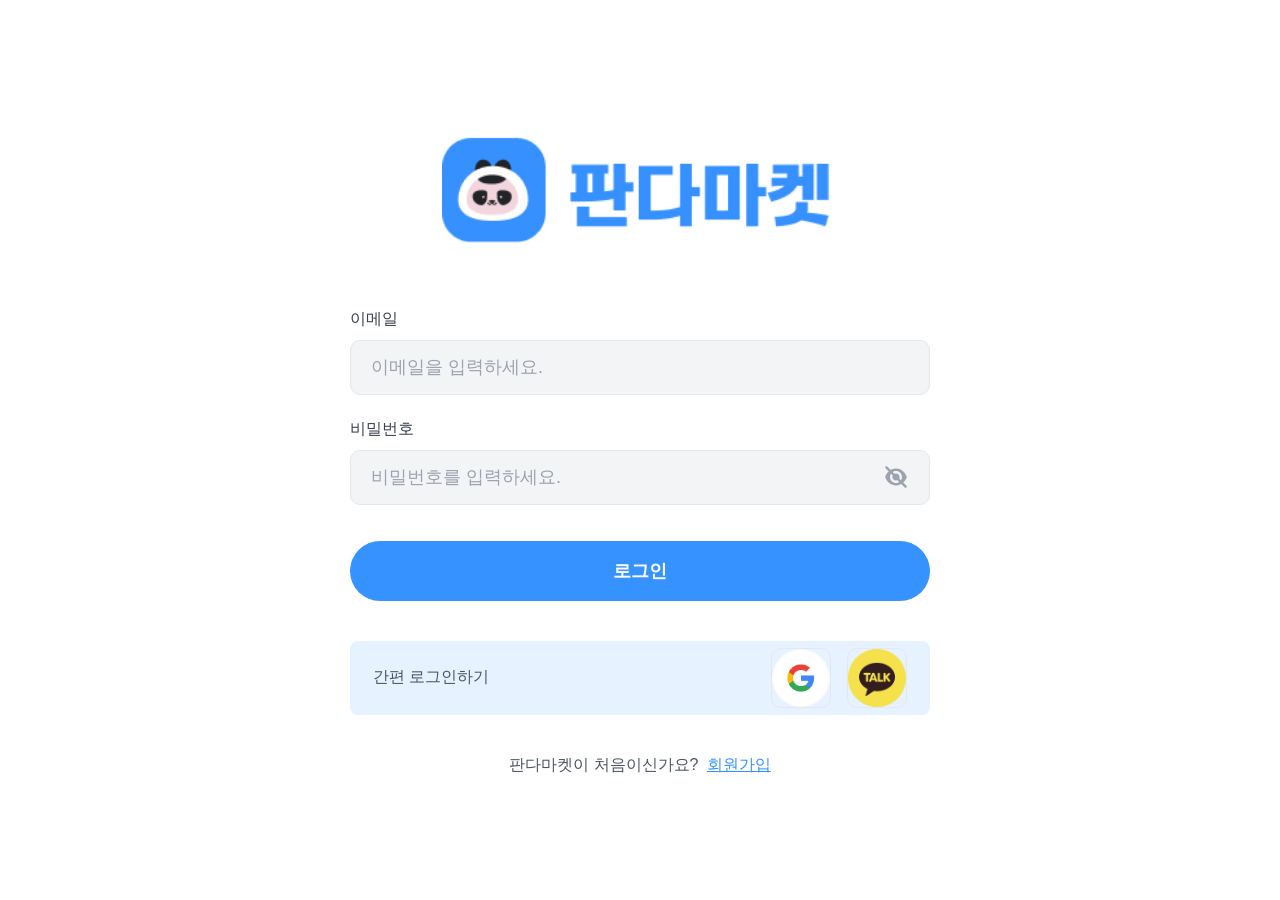
==== pages/login.html @ 333dde59 "Sprint2 미션 완료(피드백 전" ====
<!DOCTYPE html>
<html lang="ko">
<head>
  <meta charset="UTF-8">
  <meta name="viewport" content="width=device-width, initial-scale=1.0">
  <title>로그인</title>
  <link rel="stylesheet" href="../Css/login.css">
</head>
<body>
  <section class="login-section">
    <div class="login-section__logo">
      <img src="../images/logo.png" alt="판다마켓 로고">
    </div>
    
    <form class="login-form">
      <div class="login-form__field">
        <label class="login-form__label">이메일</label>
        <input type="email" class="login-form__input" placeholder="이메일을 입력하세요.">
      </div>
      
      <div class="login-form__field">
        <label class="login-form__label">비밀번호</label>
        <div class="login-form__password-wrapper">
          <input type="password" class="login-form__input login-form__input--password" placeholder="비밀번호를 입력하세요.">
          <button type="button" class="login-form__toggle-password" aria-label="비밀번호 보기/숨기기">
            <svg width="20" height="20" viewBox="0 0 20 20" fill="none" xmlns="http://www.w3.org/2000/svg">
              <path d="M10 3C5 3 1.73 7.11 1 10C1.73 12.89 5 17 10 17C15 17 18.27 12.89 19 10C18.27 7.11 15 3 10 3ZM10 15C7.24 15 5 12.76 5 10C5 7.24 7.24 5 10 5C12.76 5 15 7.24 15 10C15 12.76 12.76 15 10 15ZM10 7C8.34 7 7 8.34 7 10C7 11.66 8.34 13 10 13C11.66 13 13 11.66 13 10C13 8.34 11.66 7 10 7Z" fill="#9CA3AF"/>
              <line x1="2" y1="2" x2="18" y2="18" stroke="#9CA3AF" stroke-width="2" stroke-linecap="round"/>
            </svg>
          </button>
        </div>
      </div>
      
      <button type="submit" class="login-form__submit">로그인</button>
    </form>
    
    <div class="social-login">
      <p class="social-login__text">간편 로그인하기</p>
      <div class="social-login__buttons">
        <a href="https://www.google.com" class="social-login__button" target="_blank"><img src="../images/google.png" alt="Google 로그인" class="social-login__button-image"></a>
       <a href="https://www.kakaocorp.com/page/" class="social-login__button" target="_blank"><img src="../images/kakao.png" alt="Kakao 로그인" class="social-login__button-image"></a>
      </div>
    </div>
    
    <div class="signup-link">
      <p>판다마켓이 처음이신가요? <a href="signup.html" class="signup-link__anchor">회원가입</a></p>
    </div>
  </section>
</body>
</html>
---- Css/login.css ----
:root {
  --gray50: #F9FAFB;
  --gray100: #F3F4F6;
  --gray200: #E5E7EB;
  --gray400: #9CA3AF;
  --gray500: #6B7280;
  --gray600: #4B5563;
  --gray700: #374151;
  --gray800: #1F2937;
  --gray900: #111827;

  --blue: #3692FF;
}

* {
  margin: 0;
  padding: 0;
  box-sizing: border-box;
}

body {
  display: flex;
  justify-content: center;
  align-items: center;
  min-height: 100vh;
  background-color: #ffffff;
  font-family: -apple-system, BlinkMacSystemFont, 'Segoe UI', Roboto, 'Helvetica Neue', Arial, sans-serif;
}

.login-section {
  width: 100%;
  max-width: 640px;
  padding: 50px 30px;
  display: flex;
  flex-direction: column;
  align-items: center;
  gap: 40px;
}

.login-section__logo {
  display: flex;
  justify-content: center;
  align-items: center;
  margin-bottom: 12px;
}

.login-section__logo img {
  height: 132px;
  width: auto;
}

.login-form {
  width: 100%;
  display: flex;
  flex-direction: column;
  gap: 24px;
}

.login-form__field {
  display: flex;
  flex-direction: column;
  gap: 10px;
}

.login-form__label {
  font-size: 16px;
  font-weight: 500;
  color: var(--gray700);
}

.login-form__input {
  
  width: 100%;
  padding: 16px 20px;
  border: 1px solid var(--gray200);
  border-radius: 10px;
  font-size: 18px;
  color: var(--gray900);
  background-color: var(--gray100);
  transition: border-color 0.2s;
}

.login-form__input:focus {
  outline: none;
  border-color: var(--blue);
}

.login-form__input::placeholder {
  color: var(--gray400);
  font-size: 18px;
  opacity: 1;
}

.login-form__password-wrapper {
  position: relative;
  display: flex;
  align-items: center;
}

.login-form__input--password {
  padding-right: 56px;
}



.login-form__toggle-password {
  position: absolute;
  right: 16px;
  background: none;
  border: none;
  cursor: pointer;
  padding: 6px;
  display: flex;
  align-items: center;
  justify-content: center;
  color: var(--gray400);
  transition: color 0.2s;
}

.login-form__toggle-password svg {
  width: 24px;
  height: 24px;
}

.login-form__toggle-password:hover {
  color: var(--gray600);
}

.login-form__submit {
  width: 100%;
  padding: 18px;
  background-color: var(--blue);
  color: #ffffff;
  border: none;
  border-radius: 10px;
  font-size: 18px;
  font-weight: 600;
  cursor: pointer;
  transition: background-color 0.2s;
  margin-top: 12px;
  border-radius: 40px;
}

.login-form__submit:hover {
  background-color: #2d7ae6;
}

.login-form__submit:active {
  background-color: #1f6bd4;
}

.social-login {
  background-color: #E6F2FF;
  width: 100%;
  height: 74px;
  display: flex;
  padding: 16px 23px;
  flex-direction: row;
  align-items: center;
  justify-content: space-between;
  border-radius: 8px;
}

.social-login__text {
  display: flex;
  justify-content: center;
  align-items: flex-start;
  font-size: 16px;
  color: var(--gray600);
  font-weight: 500;
}

.social-login__buttons {
  display: flex;
  gap: 16px;
  justify-content: flex-end;
  align-items: center;
}

.social-login__button {
  width: 60px;
  height: 60px;
  border-radius: 10px;
  border: 1px solid var(--gray200);
  background-color: transparent;
  cursor: pointer;
  display: flex;
  align-items: center;
  justify-content: center;
  transition: all 0.2s;
  padding: 0;
  overflow: hidden;
  text-decoration: none;
  color: inherit;
}

.social-login__button:hover {
  border-color: var(--gray300);
  background-color: rgba(255, 255, 255, 0.5);
  transform: scale(1.05);
}

.social-login__button:active {
  transform: scale(0.98);
}

.social-login__button-image {
  width: 100%;
  height: 100%;
  object-fit: contain;
  display: block;
}

.social-login__icon {
  font-size: 24px;
  font-weight: 700;
  display: flex;
  align-items: center;
  justify-content: center;
  width: 30px;
  height: 30px;
}

.social-login__icon--google {
  position: relative;
  width: 30px;
  height: 30px;
  border-radius: 50%;
  background: 
    linear-gradient(135deg, #4285F4 0%, #4285F4 25%, #34A853 25%, #34A853 50%, #FBBC05 50%, #FBBC05 75%, #EA4335 75%, #EA4335 100%);
  display: flex;
  align-items: center;
  justify-content: center;
}

.social-login__icon--google::before {
  content: 'G';
  position: absolute;
  color: #ffffff;
  font-weight: 700;
  font-size: 14px;
  z-index: 1;
  text-shadow: 0 0 1px rgba(0, 0, 0, 0.2);
}

.social-login__icon--kakao {
  background-color: #FEE500;
  color: #3C1E1E;
  width: 30px;
  height: 30px;
  border-radius: 5px;
  display: flex;
  align-items: center;
  justify-content: center;
  position: relative;
}

.social-login__icon--kakao::before {
  content: 'TALK';
  color: #3C1E1E;
  font-weight: 700;
  font-size: 9px;
  letter-spacing: -0.3px;
  line-height: 1;
  text-align: center;
}

.signup-link {
  text-align: center;
  font-size: 16px;
  color: var(--gray600);
}

.signup-link__anchor {
  color: var(--blue);
  font-weight: 500;
  margin-left: 4px;
  transition: color 0.2s;
}

.signup-link__anchor:hover {
  color: #2d7ae6;
  text-decoration: underline;
}

/* 반응형 디자인 */
@media (max-width: 480px) {
  .login-section {
    padding: 40px 20px;
    gap: 32px;
  }
  
  .login-form__submit {
    padding: 16px;
  }
}
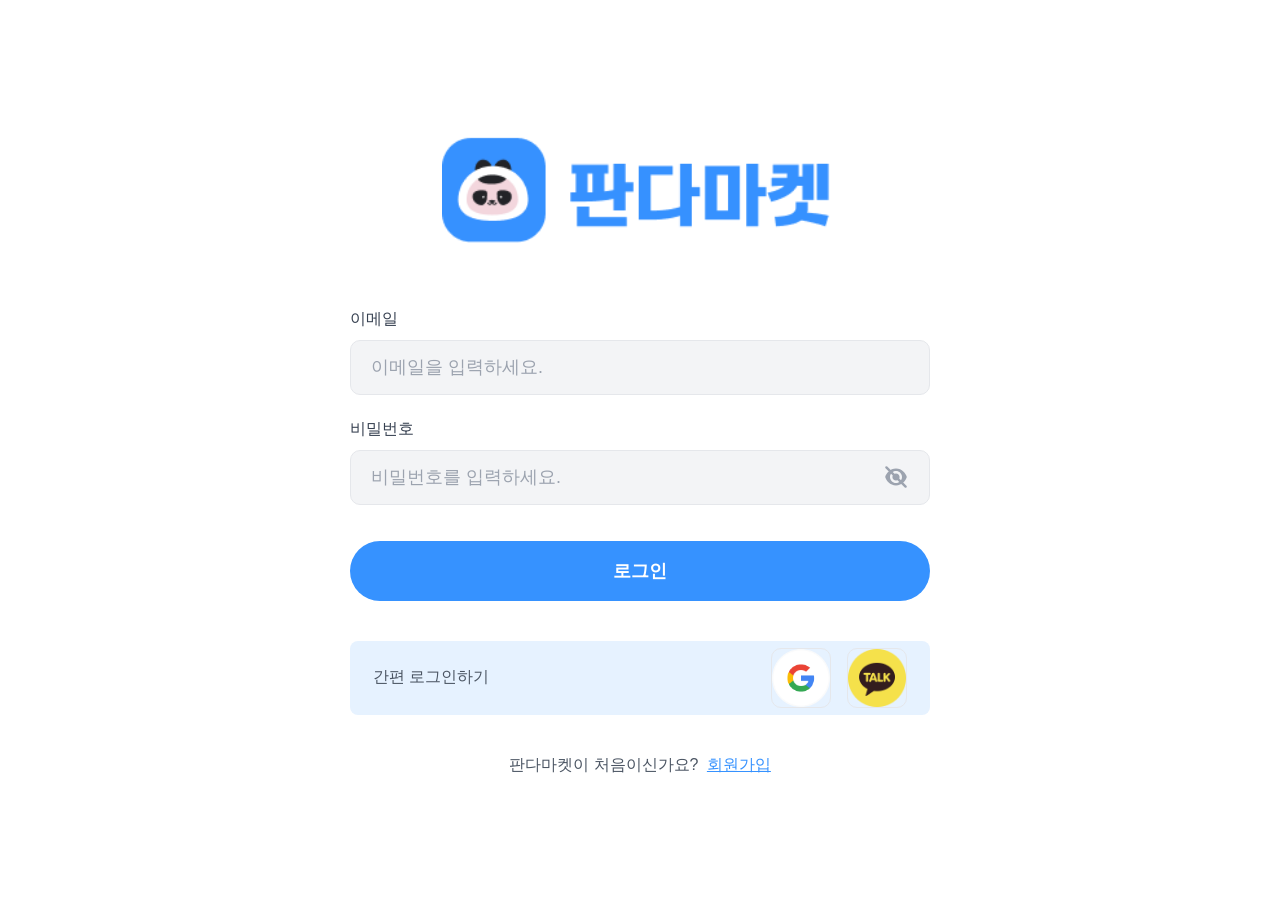
==== commit b0ac59ac: "Fix: 로그인, 회원가입의 판다마켓 클릭시 루트 페이지로 이동, Sprint2 미션 완료(피드백 전)" ====
--- a/pages/login.html
+++ b/pages/login.html
@@ -9,7 +9,7 @@
 <body>
   <section class="login-section">
     <div class="login-section__logo">
-      <img src="../images/logo.png" alt="판다마켓 로고">
+      <a href="../index.html"><img src="../images/logo.png" alt="판다마켓 로고"></a>
     </div>
     
     <form class="login-form">
--- a/Css/login.css
+++ b/Css/login.css
@@ -44,9 +44,16 @@
   margin-bottom: 12px;
 }
 
+.login-section__logo a {
+  display: inline-block;
+  text-decoration: none;
+  cursor: pointer;
+}
+
 .login-section__logo img {
   height: 132px;
   width: auto;
+  display: block;
 }
 
 .login-form {
